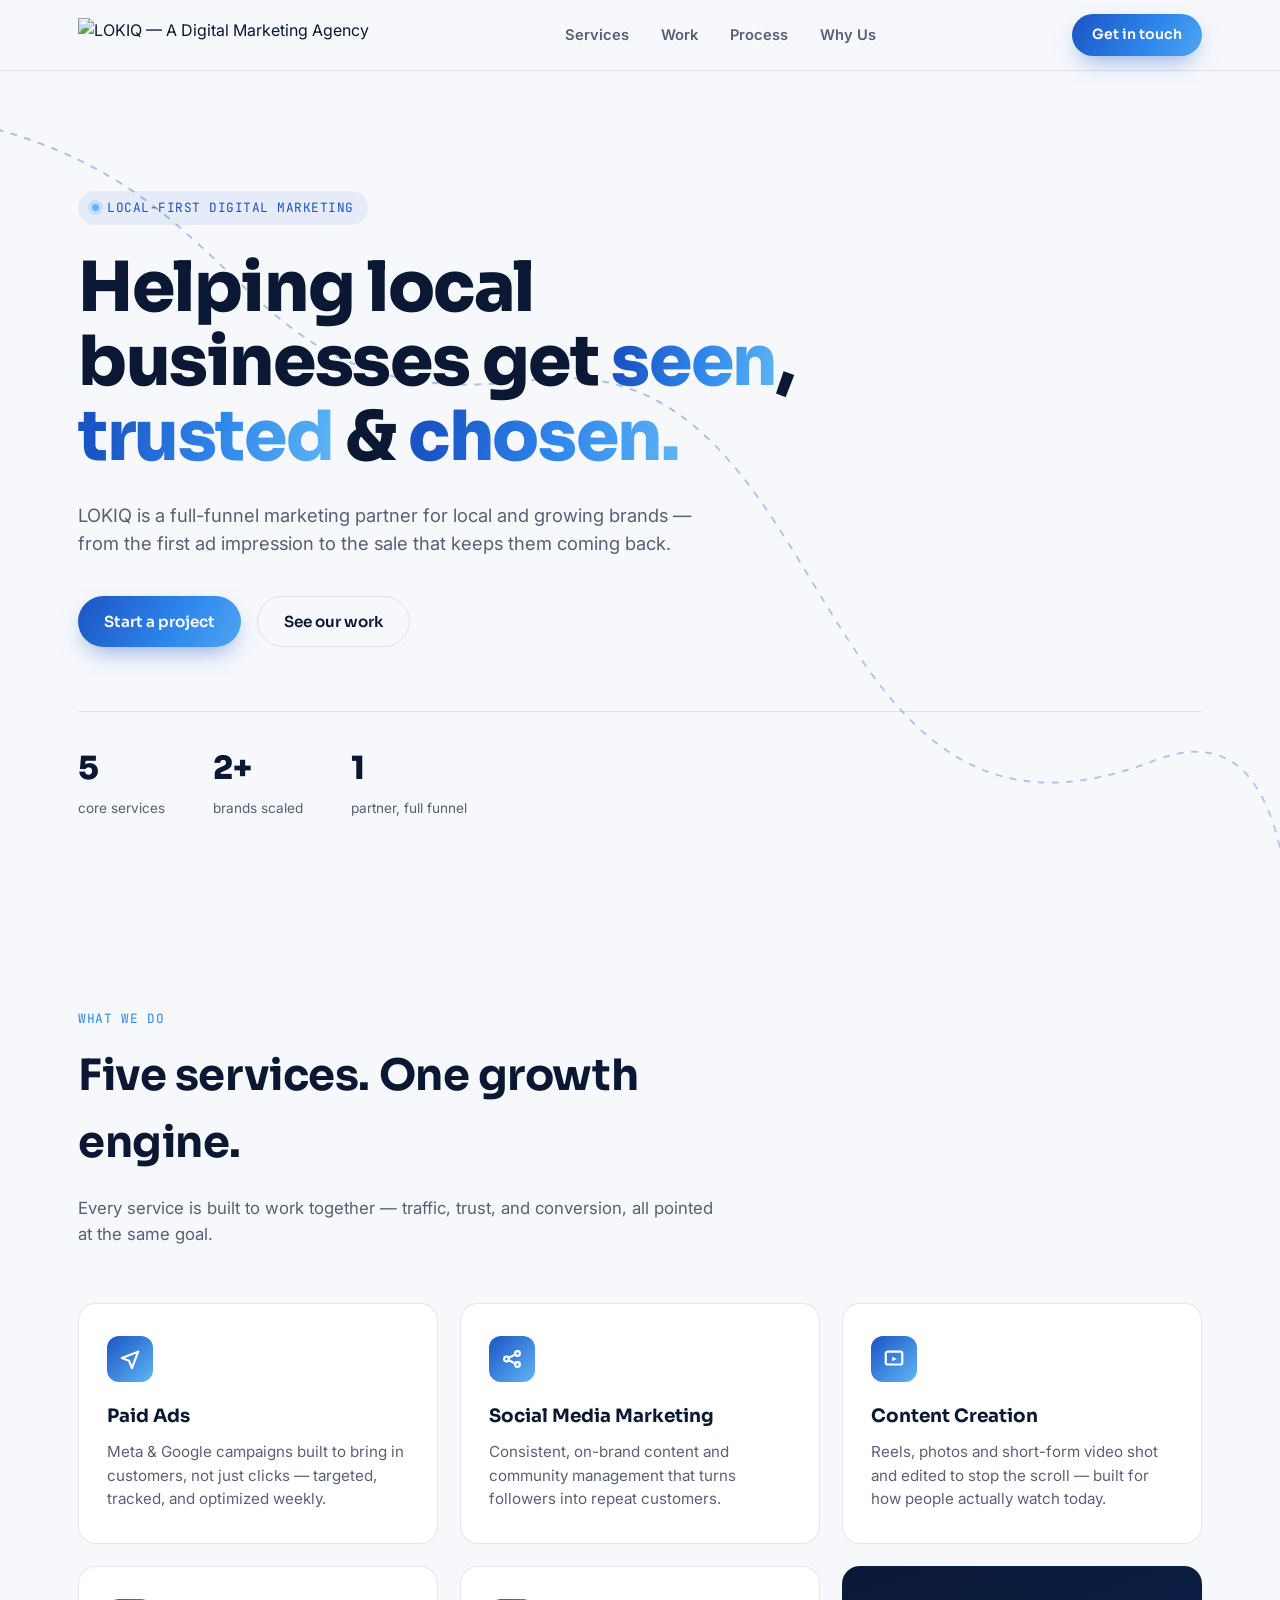
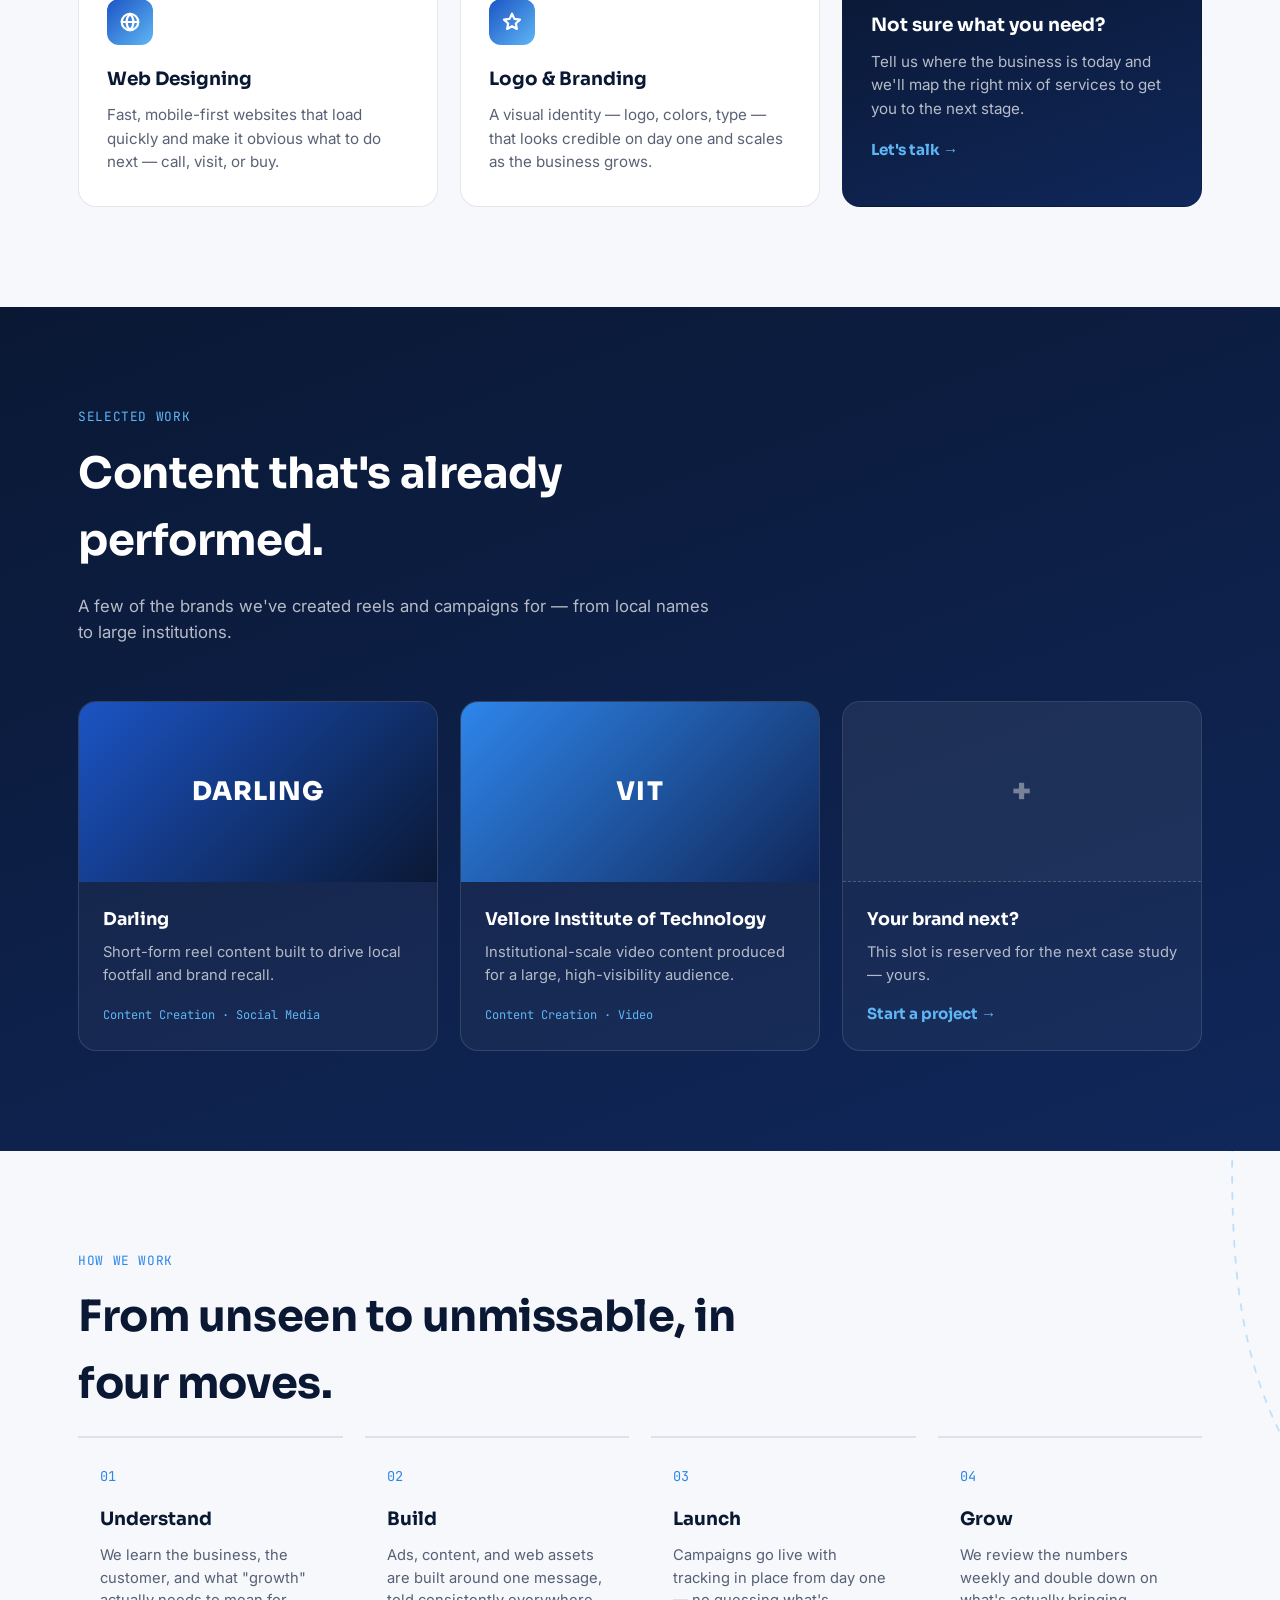
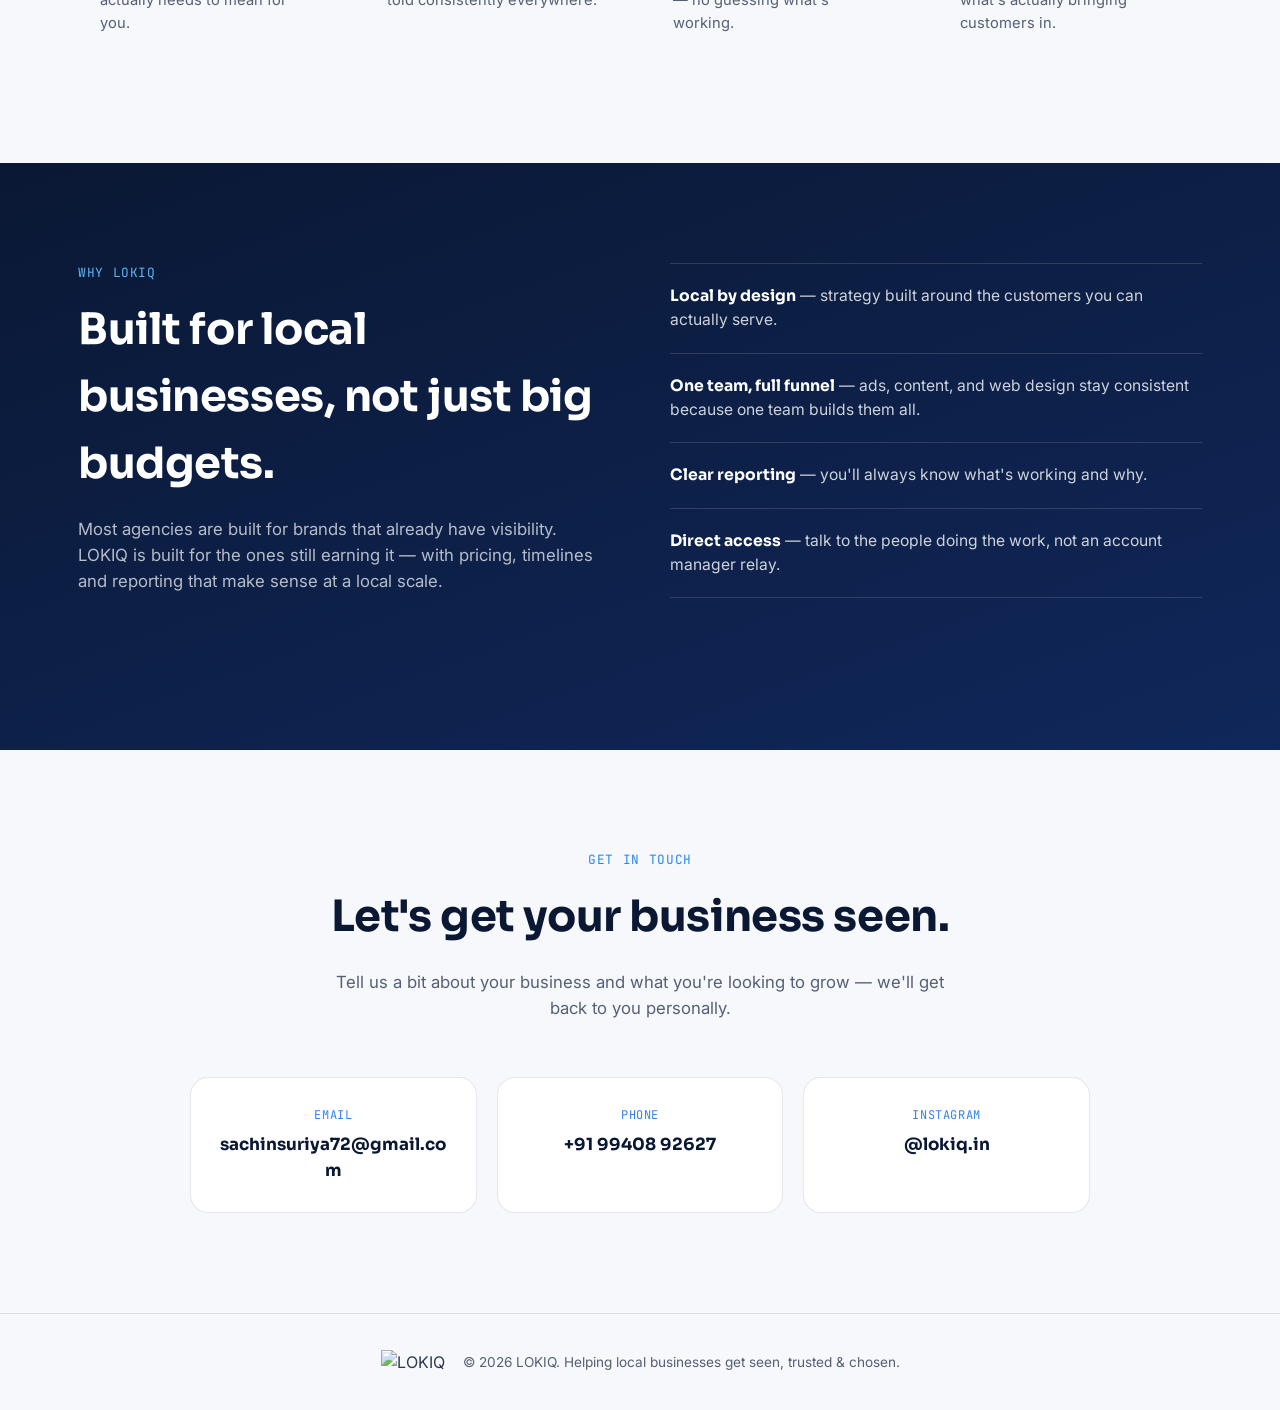
==== index.html @ 9eb9f10a "Rename index .html to index.html" ====
<!DOCTYPE html>
<html lang="en">
<head>
<meta charset="UTF-8">
<meta name="viewport" content="width=device-width, initial-scale=1.0">
<title>LOKIQ — Digital Marketing Agency</title>
<meta name="description" content="LOKIQ is a digital marketing agency helping local businesses get seen, trusted and chosen through paid ads, social media, content, web design and branding.">
<link rel="icon" type="image/jpeg" href="images/logo.jpg">
<link rel="preconnect" href="https://fonts.googleapis.com">
<link rel="preconnect" href="https://fonts.gstatic.com" crossorigin>
<link href="https://fonts.googleapis.com/css2?family=Sora:wght@400;500;600;700;800&family=Inter:wght@400;500;600&family=JetBrains+Mono:wght@500&display=swap" rel="stylesheet">
<link rel="stylesheet" href="style.css">
</head>
<body>

<div class="growth-line" aria-hidden="true">
  <svg viewBox="0 0 1440 3200" preserveAspectRatio="none">
    <defs>
      <linearGradient id="lineGrad" x1="0%" y1="0%" x2="0%" y2="100%">
        <stop offset="0%" stop-color="#1B54C4"/>
        <stop offset="50%" stop-color="#2E86EB"/>
        <stop offset="100%" stop-color="#5FB6F5"/>
      </linearGradient>
    </defs>
    <path id="growthPath" d="M -50,120 C 300,180 250,420 600,380 C 950,340 900,900 1300,760 C 1600,660 1350,1500 1500,1700 C 1650,1900 1200,2100 1350,2400 C 1450,2600 1300,2900 1490,3100" />
  </svg>
</div>

<header class="site-header">
  <div class="wrap header-inner">
    <a href="#top" class="brand">
      <img src="images/logo.jpg" alt="LOKIQ — A Digital Marketing Agency" class="brand-logo">
    </a>
    <nav class="nav-links">
      <a href="#services">Services</a>
      <a href="#work">Work</a>
      <a href="#process">Process</a>
      <a href="#why">Why Us</a>
    </nav>
    <a href="#contact" class="btn btn-primary btn-small">Get in touch</a>
  </div>
</header>

<main id="top">

  <!-- HERO -->
  <section class="hero">
    <div class="wrap hero-inner">
      <p class="eyebrow"><span class="dot"></span>Local-first digital marketing</p>
      <h1>Helping local businesses get <span class="grad-text">seen</span>, <span class="grad-text">trusted</span> &amp; <span class="grad-text">chosen.</span></h1>
      <p class="hero-sub">LOKIQ is a full-funnel marketing partner for local and growing brands — from the first ad impression to the sale that keeps them coming back.</p>
      <div class="hero-cta">
        <a href="#contact" class="btn btn-primary">Start a project</a>
        <a href="#work" class="btn btn-ghost">See our work</a>
      </div>
      <div class="hero-stats">
        <div class="stat">
          <span class="stat-num">5</span>
          <span class="stat-label">core services</span>
        </div>
        <div class="stat">
          <span class="stat-num">2+</span>
          <span class="stat-label">brands scaled</span>
        </div>
        <div class="stat">
          <span class="stat-num">1</span>
          <span class="stat-label">partner, full funnel</span>
        </div>
      </div>
    </div>
  </section>

  <!-- SERVICES -->
  <section id="services" class="section">
    <div class="wrap">
      <p class="section-eyebrow">What we do</p>
      <h2 class="section-title">Five services. One growth engine.</h2>
      <p class="section-sub">Every service is built to work together — traffic, trust, and conversion, all pointed at the same goal.</p>

      <div class="service-grid">
        <div class="service-card">
          <div class="service-icon" data-icon="ads"></div>
          <h3>Paid Ads</h3>
          <p>Meta &amp; Google campaigns built to bring in customers, not just clicks — targeted, tracked, and optimized weekly.</p>
        </div>
        <div class="service-card">
          <div class="service-icon" data-icon="social"></div>
          <h3>Social Media Marketing</h3>
          <p>Consistent, on-brand content and community management that turns followers into repeat customers.</p>
        </div>
        <div class="service-card">
          <div class="service-icon" data-icon="content"></div>
          <h3>Content Creation</h3>
          <p>Reels, photos and short-form video shot and edited to stop the scroll — built for how people actually watch today.</p>
        </div>
        <div class="service-card">
          <div class="service-icon" data-icon="web"></div>
          <h3>Web Designing</h3>
          <p>Fast, mobile-first websites that load quickly and make it obvious what to do next — call, visit, or buy.</p>
        </div>
        <div class="service-card">
          <div class="service-icon" data-icon="logo"></div>
          <h3>Logo &amp; Branding</h3>
          <p>A visual identity — logo, colors, type — that looks credible on day one and scales as the business grows.</p>
        </div>
        <div class="service-card service-card-cta">
          <h3>Not sure what you need?</h3>
          <p>Tell us where the business is today and we'll map the right mix of services to get you to the next stage.</p>
          <a href="#contact" class="link-arrow">Let's talk →</a>
        </div>
      </div>
    </div>
  </section>

  <!-- WORK -->
  <section id="work" class="section section-dark">
    <div class="wrap">
      <p class="section-eyebrow">Selected work</p>
      <h2 class="section-title">Content that's already performed.</h2>
      <p class="section-sub">A few of the brands we've created reels and campaigns for — from local names to large institutions.</p>

      <div class="work-grid">
        <article class="work-card">
          <div class="work-thumb" data-brand="darling"><span>DARLING</span></div>
          <div class="work-body">
            <h3>Darling</h3>
            <p>Short-form reel content built to drive local footfall and brand recall.</p>
            <span class="work-tag">Content Creation · Social Media</span>
          </div>
        </article>
        <article class="work-card">
          <div class="work-thumb" data-brand="vit"><span>VIT</span></div>
          <div class="work-body">
            <h3>Vellore Institute of Technology</h3>
            <p>Institutional-scale video content produced for a large, high-visibility audience.</p>
            <span class="work-tag">Content Creation · Video</span>
          </div>
        </article>
        <article class="work-card work-card-placeholder">
          <div class="work-thumb work-thumb-empty"><span>+</span></div>
          <div class="work-body">
            <h3>Your brand next?</h3>
            <p>This slot is reserved for the next case study — yours.</p>
            <a href="#contact" class="link-arrow">Start a project →</a>
          </div>
        </article>
      </div>
    </div>
  </section>

  <!-- PROCESS -->
  <section id="process" class="section">
    <div class="wrap">
      <p class="section-eyebrow">How we work</p>
      <h2 class="section-title">From unseen to unmissable, in four moves.</h2>

      <div class="process-grid">
        <div class="process-step">
          <span class="process-num">01</span>
          <h3>Understand</h3>
          <p>We learn the business, the customer, and what "growth" actually needs to mean for you.</p>
        </div>
        <div class="process-step">
          <span class="process-num">02</span>
          <h3>Build</h3>
          <p>Ads, content, and web assets are built around one message, told consistently everywhere.</p>
        </div>
        <div class="process-step">
          <span class="process-num">03</span>
          <h3>Launch</h3>
          <p>Campaigns go live with tracking in place from day one — no guessing what's working.</p>
        </div>
        <div class="process-step">
          <span class="process-num">04</span>
          <h3>Grow</h3>
          <p>We review the numbers weekly and double down on what's actually bringing customers in.</p>
        </div>
      </div>
    </div>
  </section>

  <!-- WHY -->
  <section id="why" class="section section-dark">
    <div class="wrap why-inner">
      <div class="why-copy">
        <p class="section-eyebrow">Why LOKIQ</p>
        <h2 class="section-title">Built for local businesses, not just big budgets.</h2>
        <p class="section-sub">Most agencies are built for brands that already have visibility. LOKIQ is built for the ones still earning it — with pricing, timelines and reporting that make sense at a local scale.</p>
      </div>
      <ul class="why-list">
        <li><strong>Local by design</strong> — strategy built around the customers you can actually serve.</li>
        <li><strong>One team, full funnel</strong> — ads, content, and web design stay consistent because one team builds them all.</li>
        <li><strong>Clear reporting</strong> — you'll always know what's working and why.</li>
        <li><strong>Direct access</strong> — talk to the people doing the work, not an account manager relay.</li>
      </ul>
    </div>
  </section>

  <!-- CONTACT -->
  <section id="contact" class="section contact-section">
    <div class="wrap contact-inner">
      <p class="section-eyebrow">Get in touch</p>
      <h2 class="section-title">Let's get your business seen.</h2>
      <p class="section-sub">Tell us a bit about your business and what you're looking to grow — we'll get back to you personally.</p>

      <div class="contact-grid">
        <a class="contact-card" href="mailto:sachinsuriya72@gmail.com">
          <span class="contact-label">Email</span>
          <span class="contact-value">sachinsuriya72@gmail.com</span>
        </a>
        <a class="contact-card" href="tel:+919940892627">
          <span class="contact-label">Phone</span>
          <span class="contact-value">+91 99408 92627</span>
        </a>
        <a class="contact-card" href="https://www.instagram.com/lokiq.in/" target="_blank" rel="noopener">
          <span class="contact-label">Instagram</span>
          <span class="contact-value">@lokiq.in</span>
        </a>
      </div>
    </div>
  </section>

</main>

<footer class="site-footer">
  <div class="wrap footer-inner">
    <img src="images/logo.jpg" alt="LOKIQ" class="footer-logo">
    <p>© <span id="year"></span> LOKIQ. Helping local businesses get seen, trusted &amp; chosen.</p>
  </div>
</footer>

<script src="script.js"></script>
</body>
</html>
---- style.css ----
/* ============ TOKENS ============ */
:root{
  --ink: #0A1834;        /* deep navy — from logo wordmark */
  --ink-2: #10275A;       /* secondary navy */
  --blue: #1B54C4;        /* brand blue */
  --blue-bright: #2E86EB; /* bright blue — mid gradient */
  --sky: #5FB6F5;         /* light accent — from logo pin/arrow */
  --bg: #F6F8FC;          /* off-white page bg */
  --white: #FFFFFF;
  --line: rgba(10,24,52,0.10);
  --text-soft: rgba(10,24,52,0.68);

  --font-display: 'Sora', sans-serif;
  --font-body: 'Inter', sans-serif;
  --font-mono: 'JetBrains Mono', monospace;

  --radius: 18px;
  --wrap: 1180px;
}

*{box-sizing:border-box; margin:0; padding:0;}
html{scroll-behavior:smooth;}
body{
  font-family: var(--font-body);
  background: var(--bg);
  color: var(--ink);
  line-height: 1.55;
  overflow-x: hidden;
  position: relative;
}
img{display:block; max-width:100%;}
a{color:inherit; text-decoration:none;}
ul{list-style:none;}
.wrap{ max-width: var(--wrap); margin: 0 auto; padding: 0 28px; }

@media (prefers-reduced-motion: reduce){
  *{ animation-duration: 0.001ms !important; transition-duration: 0.001ms !important; }
}

/* ============ SIGNATURE GROWTH LINE ============ */
.growth-line{
  position:absolute; top:0; left:0; width:100%; height:3200px;
  pointer-events:none; z-index:0;
}
.growth-line svg{ width:100%; height:100%; }
#growthPath{
  fill:none;
  stroke:url(#lineGrad);
  stroke-width:2;
  opacity:0.35;
  stroke-dasharray: 6 10;
  stroke-linecap: round;
}

/* ============ HEADER ============ */
.site-header{
  position: sticky; top:0; z-index: 50;
  background: rgba(246,248,252,0.85);
  backdrop-filter: blur(10px);
  border-bottom: 1px solid var(--line);
}
.header-inner{
  display:flex; align-items:center; justify-content:space-between;
  padding: 14px 28px;
}
.brand-logo{ height: 34px; width:auto; }
.nav-links{ display:flex; gap: 32px; }
.nav-links a{
  font-size: 0.92rem; font-weight: 600; color: var(--text-soft);
  transition: color .2s ease;
}
.nav-links a:hover{ color: var(--blue); }

.btn{
  display:inline-flex; align-items:center; justify-content:center;
  padding: 13px 26px; border-radius: 999px;
  font-family: var(--font-display); font-weight:600; font-size: 0.95rem;
  transition: transform .18s ease, box-shadow .18s ease, opacity .18s ease;
}
.btn-primary{
  background: linear-gradient(120deg, var(--blue) 0%, var(--blue-bright) 60%, var(--sky) 120%);
  color: var(--white);
  box-shadow: 0 10px 24px -8px rgba(27,84,196,0.55);
}
.btn-primary:hover{ transform: translateY(-2px); box-shadow: 0 14px 30px -8px rgba(27,84,196,0.65); }
.btn-ghost{
  background: transparent; color: var(--ink);
  border: 1.5px solid var(--line);
}
.btn-ghost:hover{ border-color: var(--blue); color: var(--blue); }
.btn-small{ padding: 10px 20px; font-size: 0.88rem; }

/* ============ HERO ============ */
.hero{
  position:relative; z-index:1;
  padding: 120px 0 90px;
}
.eyebrow{
  display:inline-flex; align-items:center; gap:8px;
  font-family: var(--font-mono); font-size: 0.8rem; letter-spacing: 0.04em;
  text-transform: uppercase; color: var(--blue);
  background: rgba(27,84,196,0.08);
  padding: 7px 14px; border-radius: 999px;
  margin-bottom: 26px;
}
.dot{ width:7px; height:7px; border-radius:50%; background: var(--sky); box-shadow: 0 0 0 4px rgba(95,182,245,0.25); }

.hero h1{
  font-family: var(--font-display);
  font-weight: 800;
  font-size: clamp(2.4rem, 5.4vw, 4.4rem);
  line-height: 1.08;
  letter-spacing: -0.02em;
  max-width: 15ch;
  margin-bottom: 26px;
}
.grad-text{
  background: linear-gradient(100deg, var(--blue) 10%, var(--blue-bright) 55%, var(--sky) 100%);
  -webkit-background-clip: text; background-clip: text; color: transparent;
}
.hero-sub{
  font-size: 1.15rem; color: var(--text-soft);
  max-width: 52ch; margin-bottom: 38px;
}
.hero-cta{ display:flex; gap: 16px; flex-wrap: wrap; margin-bottom: 64px; }

.hero-stats{
  display:flex; gap: 48px; flex-wrap: wrap;
  padding-top: 32px; border-top: 1px solid var(--line);
}
.stat{ display:flex; flex-direction:column; gap: 4px; }
.stat-num{ font-family: var(--font-display); font-weight:800; font-size: 2rem; color: var(--ink); }
.stat-label{ font-size: 0.85rem; color: var(--text-soft); }

/* ============ SECTIONS (shared) ============ */
.section{ position:relative; z-index:1; padding: 100px 0; }
.section-eyebrow{
  font-family: var(--font-mono); font-size: 0.8rem; letter-spacing:0.05em;
  text-transform: uppercase; color: var(--blue-bright);
  margin-bottom: 14px;
}
.section-title{
  font-family: var(--font-display); font-weight: 700;
  font-size: clamp(1.9rem, 3.6vw, 2.7rem);
  letter-spacing: -0.01em; max-width: 20ch;
  margin-bottom: 18px;
}
.section-sub{ font-size: 1.05rem; color: var(--text-soft); max-width: 58ch; margin-bottom: 56px; }

.section-dark{
  background: linear-gradient(160deg, var(--ink) 0%, var(--ink-2) 100%);
  color: var(--white);
}
.section-dark .section-sub{ color: rgba(255,255,255,0.7); }
.section-dark .section-eyebrow{ color: var(--sky); }

/* ============ SERVICES ============ */
.service-grid{
  display:grid; grid-template-columns: repeat(3, 1fr); gap: 22px;
}
.service-card{
  background: var(--white);
  border: 1px solid var(--line);
  border-radius: var(--radius);
  padding: 32px 28px;
  transition: transform .2s ease, box-shadow .2s ease, border-color .2s ease;
}
.service-card:hover{
  transform: translateY(-4px);
  box-shadow: 0 20px 40px -20px rgba(10,24,52,0.25);
  border-color: rgba(27,84,196,0.3);
}
.service-icon{
  width: 46px; height:46px; border-radius: 12px; margin-bottom: 20px;
  background: linear-gradient(135deg, var(--blue) 0%, var(--sky) 100%);
  position: relative;
}
.service-icon::after{
  content:''; position:absolute; inset:12px;
  background: var(--white);
  -webkit-mask-size: contain; mask-size: contain;
  -webkit-mask-repeat: no-repeat; mask-repeat: no-repeat;
  -webkit-mask-position: center; mask-position: center;
}
.service-icon[data-icon="ads"]::after{
  -webkit-mask-image: url("data:image/svg+xml,%3Csvg xmlns='http://www.w3.org/2000/svg' viewBox='0 0 24 24' fill='none' stroke='black' stroke-width='2.4' stroke-linecap='round' stroke-linejoin='round'%3E%3Cpath d='M3 11l18-7-7 18-3-8-8-3z'/%3E%3C/svg%3E");
  mask-image: url("data:image/svg+xml,%3Csvg xmlns='http://www.w3.org/2000/svg' viewBox='0 0 24 24' fill='none' stroke='black' stroke-width='2.4' stroke-linecap='round' stroke-linejoin='round'%3E%3Cpath d='M3 11l18-7-7 18-3-8-8-3z'/%3E%3C/svg%3E");
}
.service-icon[data-icon="social"]::after{
  -webkit-mask-image: url("data:image/svg+xml,%3Csvg xmlns='http://www.w3.org/2000/svg' viewBox='0 0 24 24' fill='none' stroke='black' stroke-width='2.4' stroke-linecap='round' stroke-linejoin='round'%3E%3Ccircle cx='6' cy='12' r='2.6'/%3E%3Ccircle cx='18' cy='6' r='2.6'/%3E%3Ccircle cx='18' cy='18' r='2.6'/%3E%3Cpath d='M8.3 10.7l7.4-3.6M8.3 13.3l7.4 3.6'/%3E%3C/svg%3E");
  mask-image: url("data:image/svg+xml,%3Csvg xmlns='http://www.w3.org/2000/svg' viewBox='0 0 24 24' fill='none' stroke='black' stroke-width='2.4' stroke-linecap='round' stroke-linejoin='round'%3E%3Ccircle cx='6' cy='12' r='2.6'/%3E%3Ccircle cx='18' cy='6' r='2.6'/%3E%3Ccircle cx='18' cy='18' r='2.6'/%3E%3Cpath d='M8.3 10.7l7.4-3.6M8.3 13.3l7.4 3.6'/%3E%3C/svg%3E");
}
.service-icon[data-icon="content"]::after{
  -webkit-mask-image: url("data:image/svg+xml,%3Csvg xmlns='http://www.w3.org/2000/svg' viewBox='0 0 24 24' fill='none' stroke='black' stroke-width='2.4' stroke-linecap='round' stroke-linejoin='round'%3E%3Crect x='3' y='4' width='18' height='14' rx='2'/%3E%3Cpath d='M10 9.5l5 2.5-5 2.5v-5z' fill='black' stroke='none'/%3E%3C/svg%3E");
  mask-image: url("data:image/svg+xml,%3Csvg xmlns='http://www.w3.org/2000/svg' viewBox='0 0 24 24' fill='none' stroke='black' stroke-width='2.4' stroke-linecap='round' stroke-linejoin='round'%3E%3Crect x='3' y='4' width='18' height='14' rx='2'/%3E%3Cpath d='M10 9.5l5 2.5-5 2.5v-5z' fill='black' stroke='none'/%3E%3C/svg%3E");
}
.service-icon[data-icon="web"]::after{
  -webkit-mask-image: url("data:image/svg+xml,%3Csvg xmlns='http://www.w3.org/2000/svg' viewBox='0 0 24 24' fill='none' stroke='black' stroke-width='2.4' stroke-linecap='round' stroke-linejoin='round'%3E%3Ccircle cx='12' cy='12' r='9'/%3E%3Cpath d='M3 12h18M12 3c2.5 2.6 3.8 5.7 3.8 9s-1.3 6.4-3.8 9c-2.5-2.6-3.8-5.7-3.8-9S9.5 5.6 12 3z'/%3E%3C/svg%3E");
  mask-image: url("data:image/svg+xml,%3Csvg xmlns='http://www.w3.org/2000/svg' viewBox='0 0 24 24' fill='none' stroke='black' stroke-width='2.4' stroke-linecap='round' stroke-linejoin='round'%3E%3Ccircle cx='12' cy='12' r='9'/%3E%3Cpath d='M3 12h18M12 3c2.5 2.6 3.8 5.7 3.8 9s-1.3 6.4-3.8 9c-2.5-2.6-3.8-5.7-3.8-9S9.5 5.6 12 3z'/%3E%3C/svg%3E");
}
.service-icon[data-icon="logo"]::after{
  -webkit-mask-image: url("data:image/svg+xml,%3Csvg xmlns='http://www.w3.org/2000/svg' viewBox='0 0 24 24' fill='none' stroke='black' stroke-width='2.4' stroke-linecap='round' stroke-linejoin='round'%3E%3Cpath d='M12 3l2.6 5.6 6.1.8-4.5 4.2 1.1 6-5.3-3-5.3 3 1.1-6-4.5-4.2 6.1-.8L12 3z'/%3E%3C/svg%3E");
  mask-image: url("data:image/svg+xml,%3Csvg xmlns='http://www.w3.org/2000/svg' viewBox='0 0 24 24' fill='none' stroke='black' stroke-width='2.4' stroke-linecap='round' stroke-linejoin='round'%3E%3Cpath d='M12 3l2.6 5.6 6.1.8-4.5 4.2 1.1 6-5.3-3-5.3 3 1.1-6-4.5-4.2 6.1-.8L12 3z'/%3E%3C/svg%3E");
}
.service-card h3{ font-family: var(--font-display); font-size: 1.15rem; font-weight:700; margin-bottom: 10px; }
.service-card p{ font-size: 0.95rem; color: var(--text-soft); }

.service-card-cta{
  background: linear-gradient(160deg, var(--ink) 0%, var(--ink-2) 100%);
  color: var(--white); display:flex; flex-direction:column; justify-content:center;
}
.service-card-cta p{ color: rgba(255,255,255,0.7); margin-bottom: 18px; }
.link-arrow{ font-weight:700; color: var(--sky); font-family: var(--font-display); font-size: 0.95rem; transition: gap .2s ease; }

/* ============ WORK ============ */
.work-grid{ display:grid; grid-template-columns: repeat(3, 1fr); gap: 22px; }
.work-card{
  background: rgba(255,255,255,0.04);
  border: 1px solid rgba(255,255,255,0.12);
  border-radius: var(--radius);
  overflow: hidden;
  transition: transform .2s ease, border-color .2s ease;
}
.work-card:hover{ transform: translateY(-4px); border-color: rgba(95,182,245,0.5); }
.work-thumb{
  height: 180px; display:flex; align-items:center; justify-content:center;
  font-family: var(--font-display); font-weight: 800; font-size: 1.6rem;
  letter-spacing: 0.04em; color: var(--white);
}
.work-thumb[data-brand="darling"]{ background: linear-gradient(135deg, #1B54C4, #0A1834); }
.work-thumb[data-brand="vit"]{ background: linear-gradient(135deg, #2E86EB, #10275A); }
.work-thumb-empty{
  background: rgba(255,255,255,0.03);
  border-bottom: 1px dashed rgba(255,255,255,0.2);
  color: rgba(255,255,255,0.4); font-size: 2rem;
}
.work-body{ padding: 24px; }
.work-body h3{ font-family: var(--font-display); font-size: 1.1rem; margin-bottom: 8px; }
.work-body p{ font-size: 0.92rem; color: rgba(255,255,255,0.68); margin-bottom: 14px; }
.work-tag{ font-family: var(--font-mono); font-size: 0.75rem; color: var(--sky); }

/* ============ PROCESS ============ */
.process-grid{ display:grid; grid-template-columns: repeat(4, 1fr); gap: 22px; }
.process-step{
  padding: 28px 22px;
  border-top: 2px solid var(--line);
}
.process-num{
  display:block; font-family: var(--font-mono); font-size: 0.85rem;
  color: var(--blue-bright); margin-bottom: 18px;
}
.process-step h3{ font-family: var(--font-display); font-weight:700; font-size: 1.15rem; margin-bottom: 10px; }
.process-step p{ font-size: 0.92rem; color: var(--text-soft); }

/* ============ WHY ============ */
.why-inner{
  display:grid; grid-template-columns: 1fr 1fr; gap: 60px; align-items:start;
}
.why-list li{
  padding: 20px 0; border-top: 1px solid rgba(255,255,255,0.14);
  font-size: 0.98rem; color: rgba(255,255,255,0.8);
}
.why-list li:last-child{ border-bottom: 1px solid rgba(255,255,255,0.14); }
.why-list strong{ color: var(--white); font-family: var(--font-display); }

/* ============ CONTACT ============ */
.contact-section{ text-align:center; }
.contact-inner{ display:flex; flex-direction:column; align-items:center; }
.contact-inner .section-sub{ margin-left:auto; margin-right:auto; }
.contact-grid{
  display:grid; grid-template-columns: repeat(3, 1fr); gap: 20px;
  max-width: 900px; width:100%;
}
.contact-card{
  background: var(--white); border: 1px solid var(--line); border-radius: var(--radius);
  padding: 28px 22px; display:flex; flex-direction:column; gap:8px;
  transition: transform .2s ease, box-shadow .2s ease;
}
.contact-card:hover{ transform: translateY(-4px); box-shadow: 0 20px 40px -20px rgba(10,24,52,0.25); }
.contact-label{ font-family: var(--font-mono); font-size: 0.75rem; text-transform: uppercase; letter-spacing: 0.05em; color: var(--blue-bright); }
.contact-value{ font-family: var(--font-display); font-weight: 700; font-size: 1.05rem; word-break: break-word; }

/* ============ FOOTER ============ */
.site-footer{
  position: relative; z-index:1;
  border-top: 1px solid var(--line);
  padding: 36px 0;
}
.footer-inner{ display:flex; align-items:center; gap: 18px; justify-content:center; flex-wrap:wrap; }
.footer-logo{ height: 24px; width:auto; opacity:0.85; }
.footer-inner p{ font-size: 0.85rem; color: var(--text-soft); }

/* ============ RESPONSIVE ============ */
@media (max-width: 900px){
  .service-grid, .work-grid{ grid-template-columns: repeat(2, 1fr); }
  .process-grid{ grid-template-columns: repeat(2, 1fr); }
  .why-inner{ grid-template-columns: 1fr; gap: 36px; }
  .contact-grid{ grid-template-columns: 1fr; }
  .nav-links{ display:none; }
}
@media (max-width: 560px){
  .service-grid, .work-grid, .process-grid{ grid-template-columns: 1fr; }
  .hero{ padding: 90px 0 60px; }
  .hero-stats{ gap: 28px; }
  .header-inner{ padding: 12px 20px; }
}

/* focus visibility */
a:focus-visible, button:focus-visible{
  outline: 2px solid var(--blue-bright); outline-offset: 3px; border-radius: 6px;
}
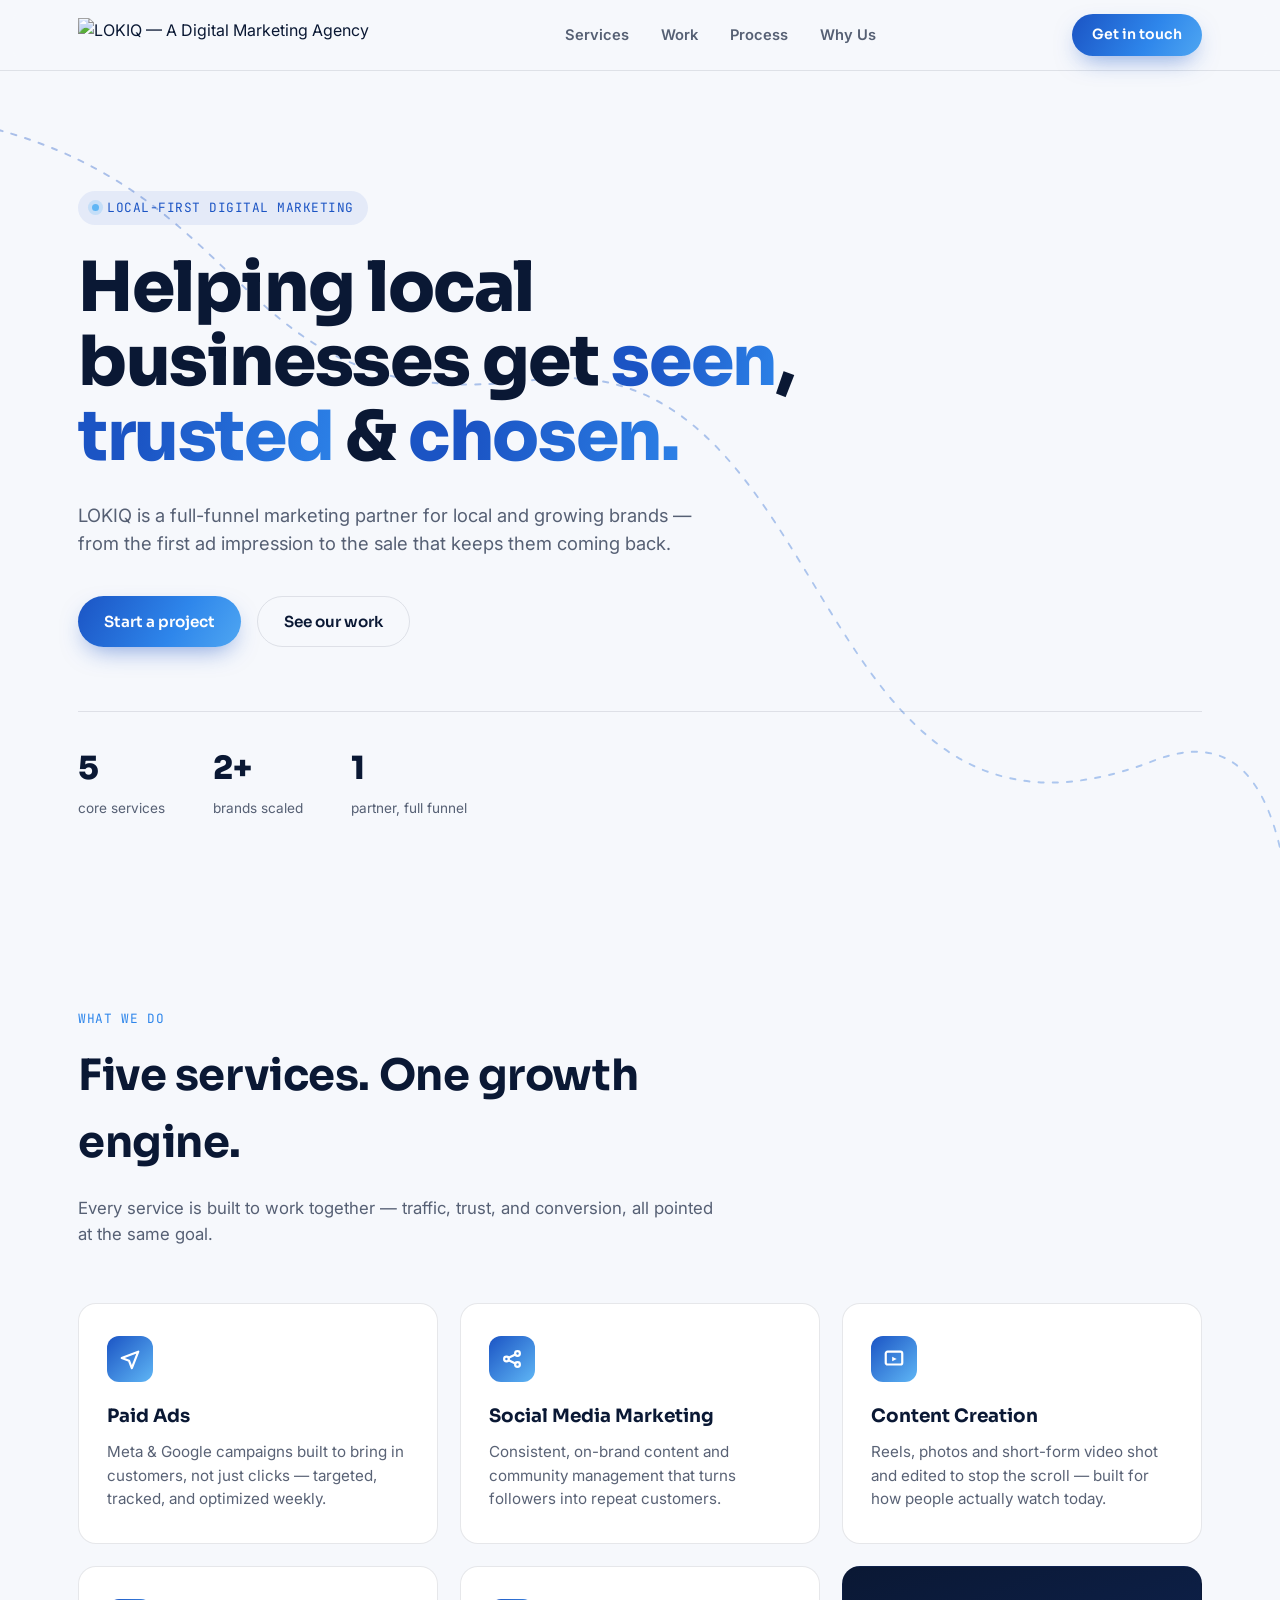
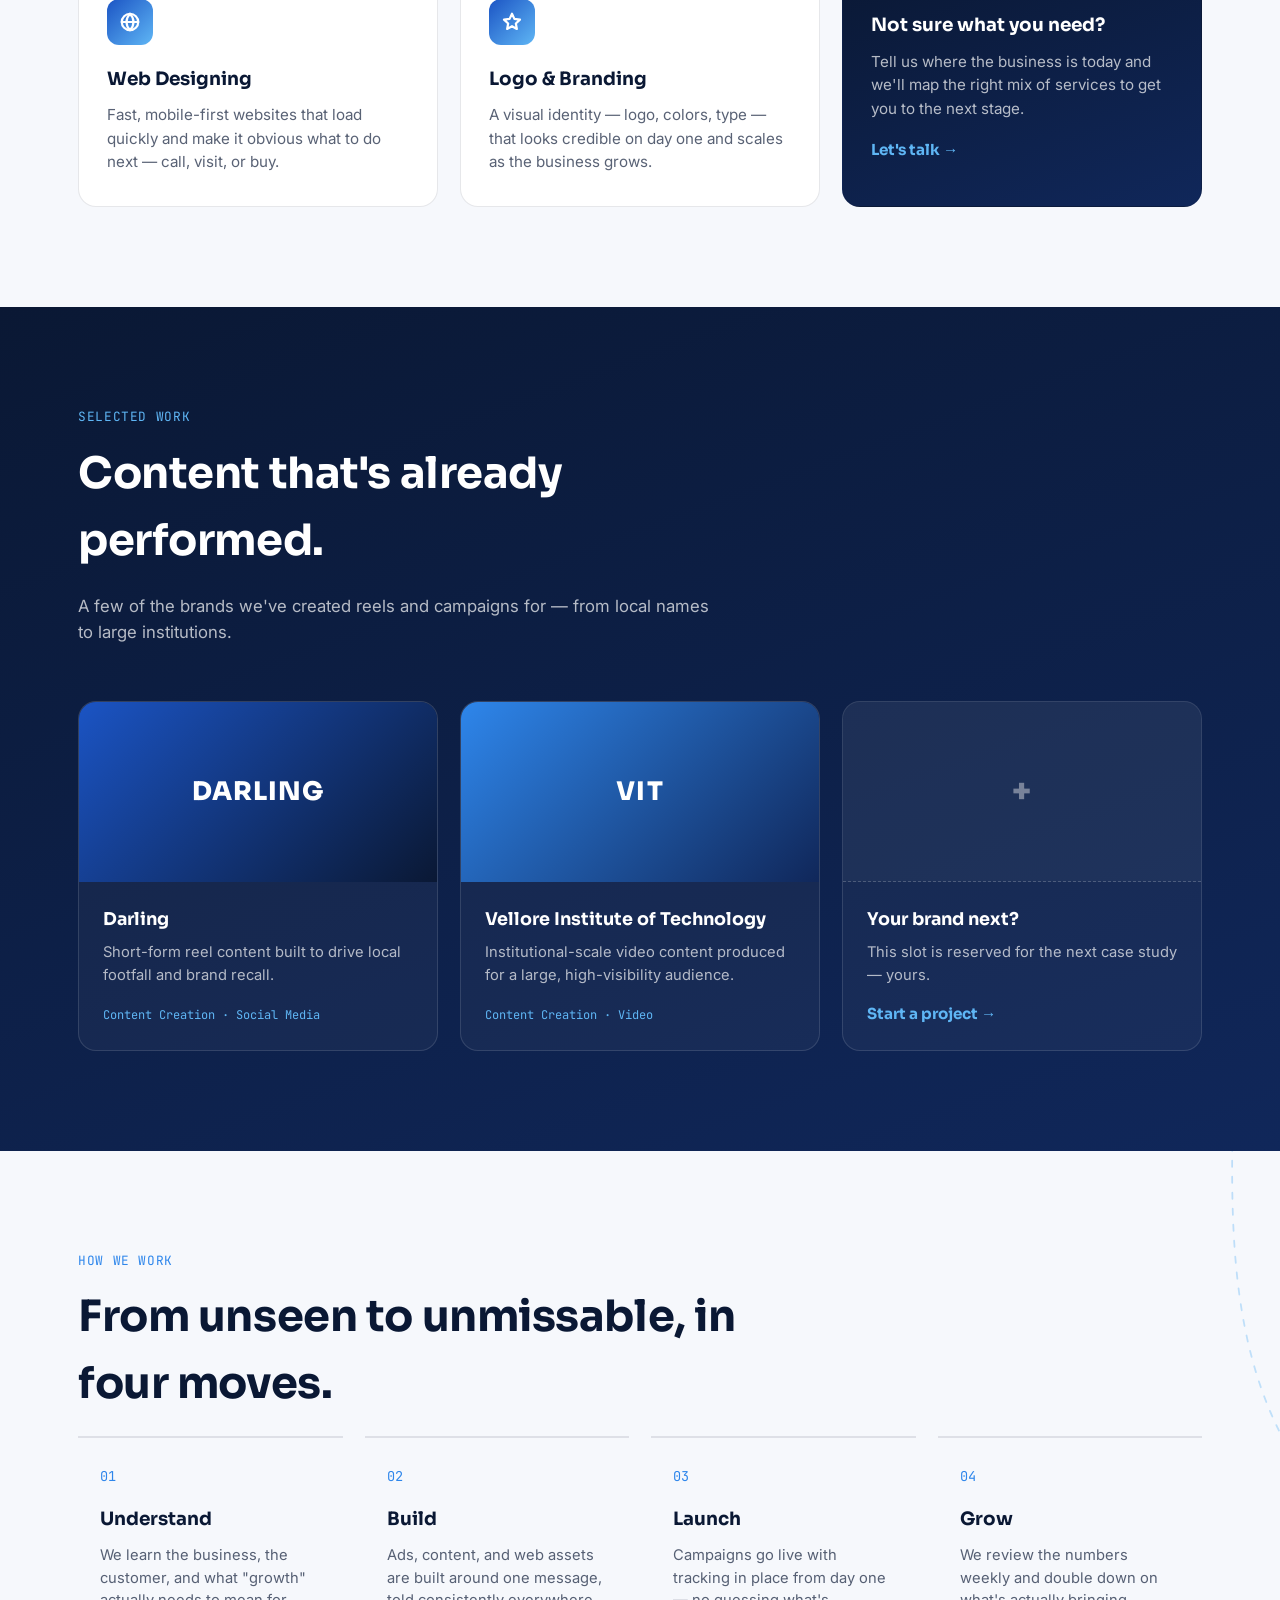
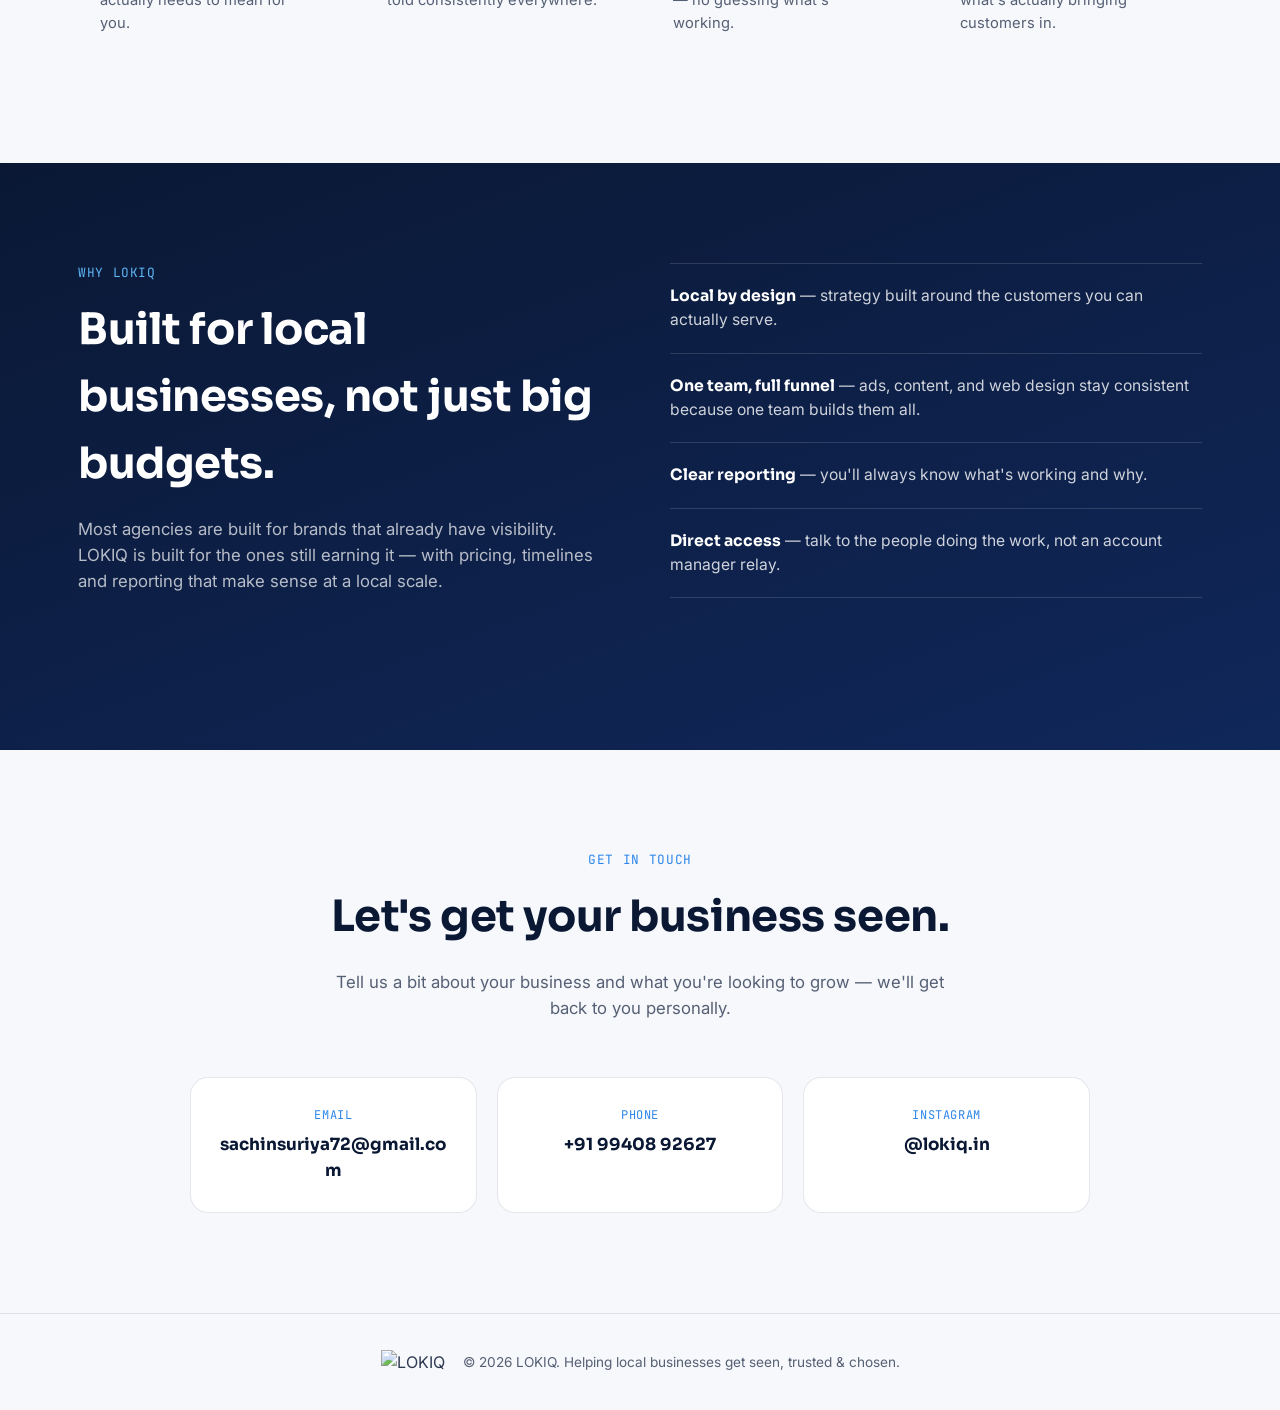
==== commit 289174f7: "Add files via upload" ====
--- a/index.html
+++ b/index.html
@@ -46,24 +46,24 @@
   <!-- HERO -->
   <section class="hero">
     <div class="wrap hero-inner">
-      <p class="eyebrow"><span class="dot"></span>Local-first digital marketing</p>
-      <h1>Helping local businesses get <span class="grad-text">seen</span>, <span class="grad-text">trusted</span> &amp; <span class="grad-text">chosen.</span></h1>
-      <p class="hero-sub">LOKIQ is a full-funnel marketing partner for local and growing brands — from the first ad impression to the sale that keeps them coming back.</p>
-      <div class="hero-cta">
+      <p class="eyebrow hero-anim d1"><span class="dot"></span>Local-first digital marketing</p>
+      <h1 class="hero-anim d2">Helping local businesses get <span class="grad-text">seen</span>, <span class="grad-text">trusted</span> &amp; <span class="grad-text">chosen.</span></h1>
+      <p class="hero-sub hero-anim d3">LOKIQ is a full-funnel marketing partner for local and growing brands — from the first ad impression to the sale that keeps them coming back.</p>
+      <div class="hero-cta hero-anim d4">
         <a href="#contact" class="btn btn-primary">Start a project</a>
         <a href="#work" class="btn btn-ghost">See our work</a>
       </div>
-      <div class="hero-stats">
+      <div class="hero-stats hero-anim d5">
         <div class="stat">
-          <span class="stat-num">5</span>
+          <span class="stat-num" data-count="5">0</span>
           <span class="stat-label">core services</span>
         </div>
         <div class="stat">
-          <span class="stat-num">2+</span>
+          <span class="stat-num" data-count="2" data-suffix="+">0</span>
           <span class="stat-label">brands scaled</span>
         </div>
         <div class="stat">
-          <span class="stat-num">1</span>
+          <span class="stat-num" data-count="1">0</span>
           <span class="stat-label">partner, full funnel</span>
         </div>
       </div>
--- a/style.css
+++ b/style.css
@@ -50,6 +50,10 @@
   opacity:0.35;
   stroke-dasharray: 6 10;
   stroke-linecap: round;
+  animation: dashFlow 40s linear infinite;
+}
+@keyframes dashFlow{
+  to{ stroke-dashoffset: -1000; }
 }
 
 /* ============ HEADER ============ */
@@ -58,18 +62,32 @@
   background: rgba(246,248,252,0.85);
   backdrop-filter: blur(10px);
   border-bottom: 1px solid var(--line);
+  transition: box-shadow .3s ease, padding .3s ease;
+}
+.site-header.scrolled{
+  box-shadow: 0 8px 24px -16px rgba(10,24,52,0.3);
 }
 .header-inner{
   display:flex; align-items:center; justify-content:space-between;
   padding: 14px 28px;
-}
-.brand-logo{ height: 34px; width:auto; }
+  transition: padding .3s ease;
+}
+.site-header.scrolled .header-inner{ padding: 9px 28px; }
+.brand-logo{ height: 34px; width:auto; transition: height .3s ease; }
+.site-header.scrolled .brand-logo{ height: 28px; }
 .nav-links{ display:flex; gap: 32px; }
 .nav-links a{
   font-size: 0.92rem; font-weight: 600; color: var(--text-soft);
   transition: color .2s ease;
+  position: relative;
+}
+.nav-links a::after{
+  content:''; position:absolute; left:0; bottom:-4px; width:0; height:2px;
+  background: linear-gradient(90deg, var(--blue), var(--sky));
+  transition: width .25s ease;
 }
 .nav-links a:hover{ color: var(--blue); }
+.nav-links a:hover::after{ width:100%; }
 
 .btn{
   display:inline-flex; align-items:center; justify-content:center;
@@ -103,7 +121,15 @@
   padding: 7px 14px; border-radius: 999px;
   margin-bottom: 26px;
 }
-.dot{ width:7px; height:7px; border-radius:50%; background: var(--sky); box-shadow: 0 0 0 4px rgba(95,182,245,0.25); }
+.dot{
+  width:7px; height:7px; border-radius:50%; background: var(--sky);
+  box-shadow: 0 0 0 4px rgba(95,182,245,0.25);
+  animation: pulseDot 2.2s ease-in-out infinite;
+}
+@keyframes pulseDot{
+  0%, 100%{ box-shadow: 0 0 0 4px rgba(95,182,245,0.25); }
+  50%{ box-shadow: 0 0 0 8px rgba(95,182,245,0.12); }
+}
 
 .hero h1{
   font-family: var(--font-display);
@@ -115,8 +141,15 @@
   margin-bottom: 26px;
 }
 .grad-text{
-  background: linear-gradient(100deg, var(--blue) 10%, var(--blue-bright) 55%, var(--sky) 100%);
+  background: linear-gradient(100deg, var(--blue) 10%, var(--blue-bright) 45%, var(--sky) 65%, var(--blue-bright) 85%);
+  background-size: 250% auto;
   -webkit-background-clip: text; background-clip: text; color: transparent;
+  animation: shimmer 6s ease-in-out infinite;
+}
+@keyframes shimmer{
+  0%{ background-position: 0% center; }
+  50%{ background-position: 100% center; }
+  100%{ background-position: 0% center; }
 }
 .hero-sub{
   font-size: 1.15rem; color: var(--text-soft);
@@ -131,6 +164,21 @@
 .stat{ display:flex; flex-direction:column; gap: 4px; }
 .stat-num{ font-family: var(--font-display); font-weight:800; font-size: 2rem; color: var(--ink); }
 .stat-label{ font-size: 0.85rem; color: var(--text-soft); }
+
+/* hero entrance */
+.hero-anim{
+  opacity: 0;
+  transform: translateY(22px);
+  animation: heroRise .8s cubic-bezier(.22,1,.36,1) forwards;
+}
+.hero-anim.d1{ animation-delay: .05s; }
+.hero-anim.d2{ animation-delay: .16s; }
+.hero-anim.d3{ animation-delay: .28s; }
+.hero-anim.d4{ animation-delay: .40s; }
+.hero-anim.d5{ animation-delay: .52s; }
+@keyframes heroRise{
+  to{ opacity: 1; transform: translateY(0); }
+}
 
 /* ============ SECTIONS (shared) ============ */
 .section{ position:relative; z-index:1; padding: 100px 0; }
@@ -174,6 +222,15 @@
   width: 46px; height:46px; border-radius: 12px; margin-bottom: 20px;
   background: linear-gradient(135deg, var(--blue) 0%, var(--sky) 100%);
   position: relative;
+  animation: floatIcon 4s ease-in-out infinite;
+}
+.service-card:nth-child(2) .service-icon{ animation-delay: .3s; }
+.service-card:nth-child(3) .service-icon{ animation-delay: .6s; }
+.service-card:nth-child(4) .service-icon{ animation-delay: .9s; }
+.service-card:nth-child(5) .service-icon{ animation-delay: 1.2s; }
+@keyframes floatIcon{
+  0%, 100%{ transform: translateY(0); }
+  50%{ transform: translateY(-6px); }
 }
 .service-icon::after{
   content:''; position:absolute; inset:12px;
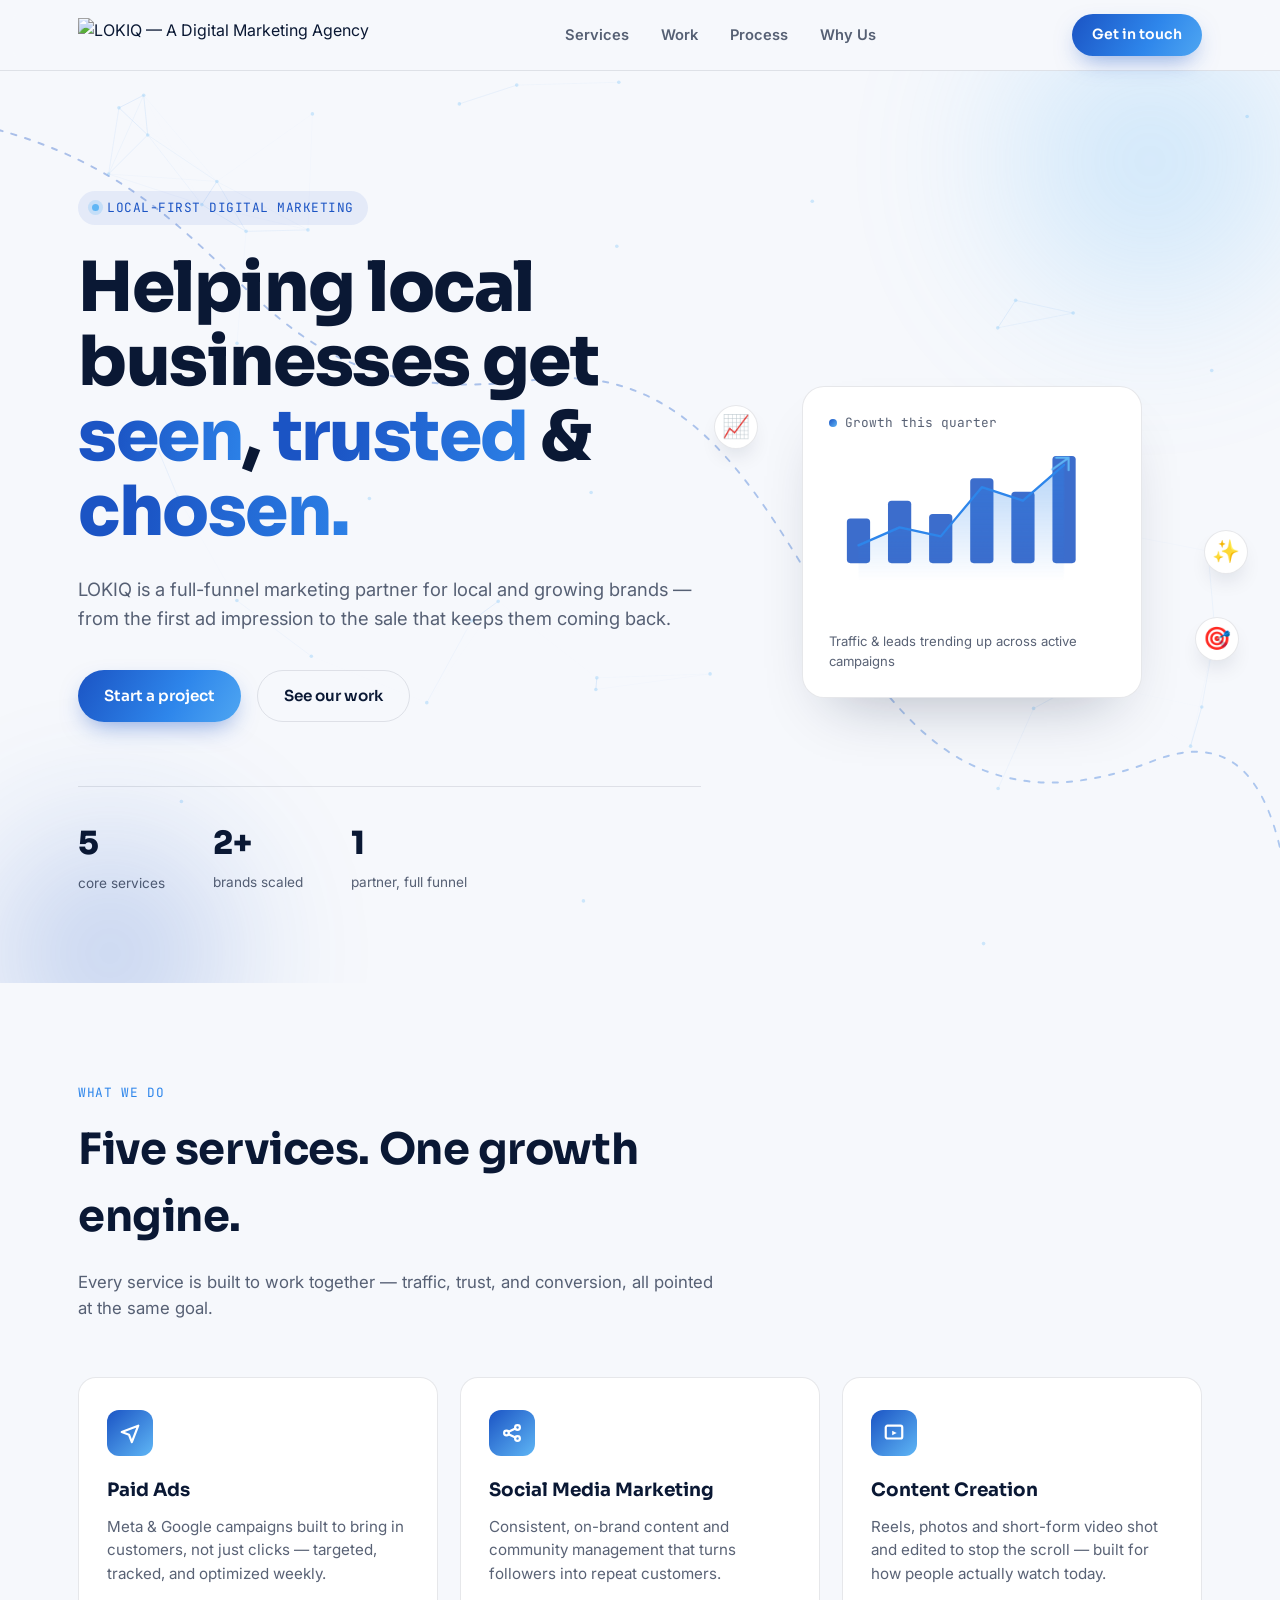
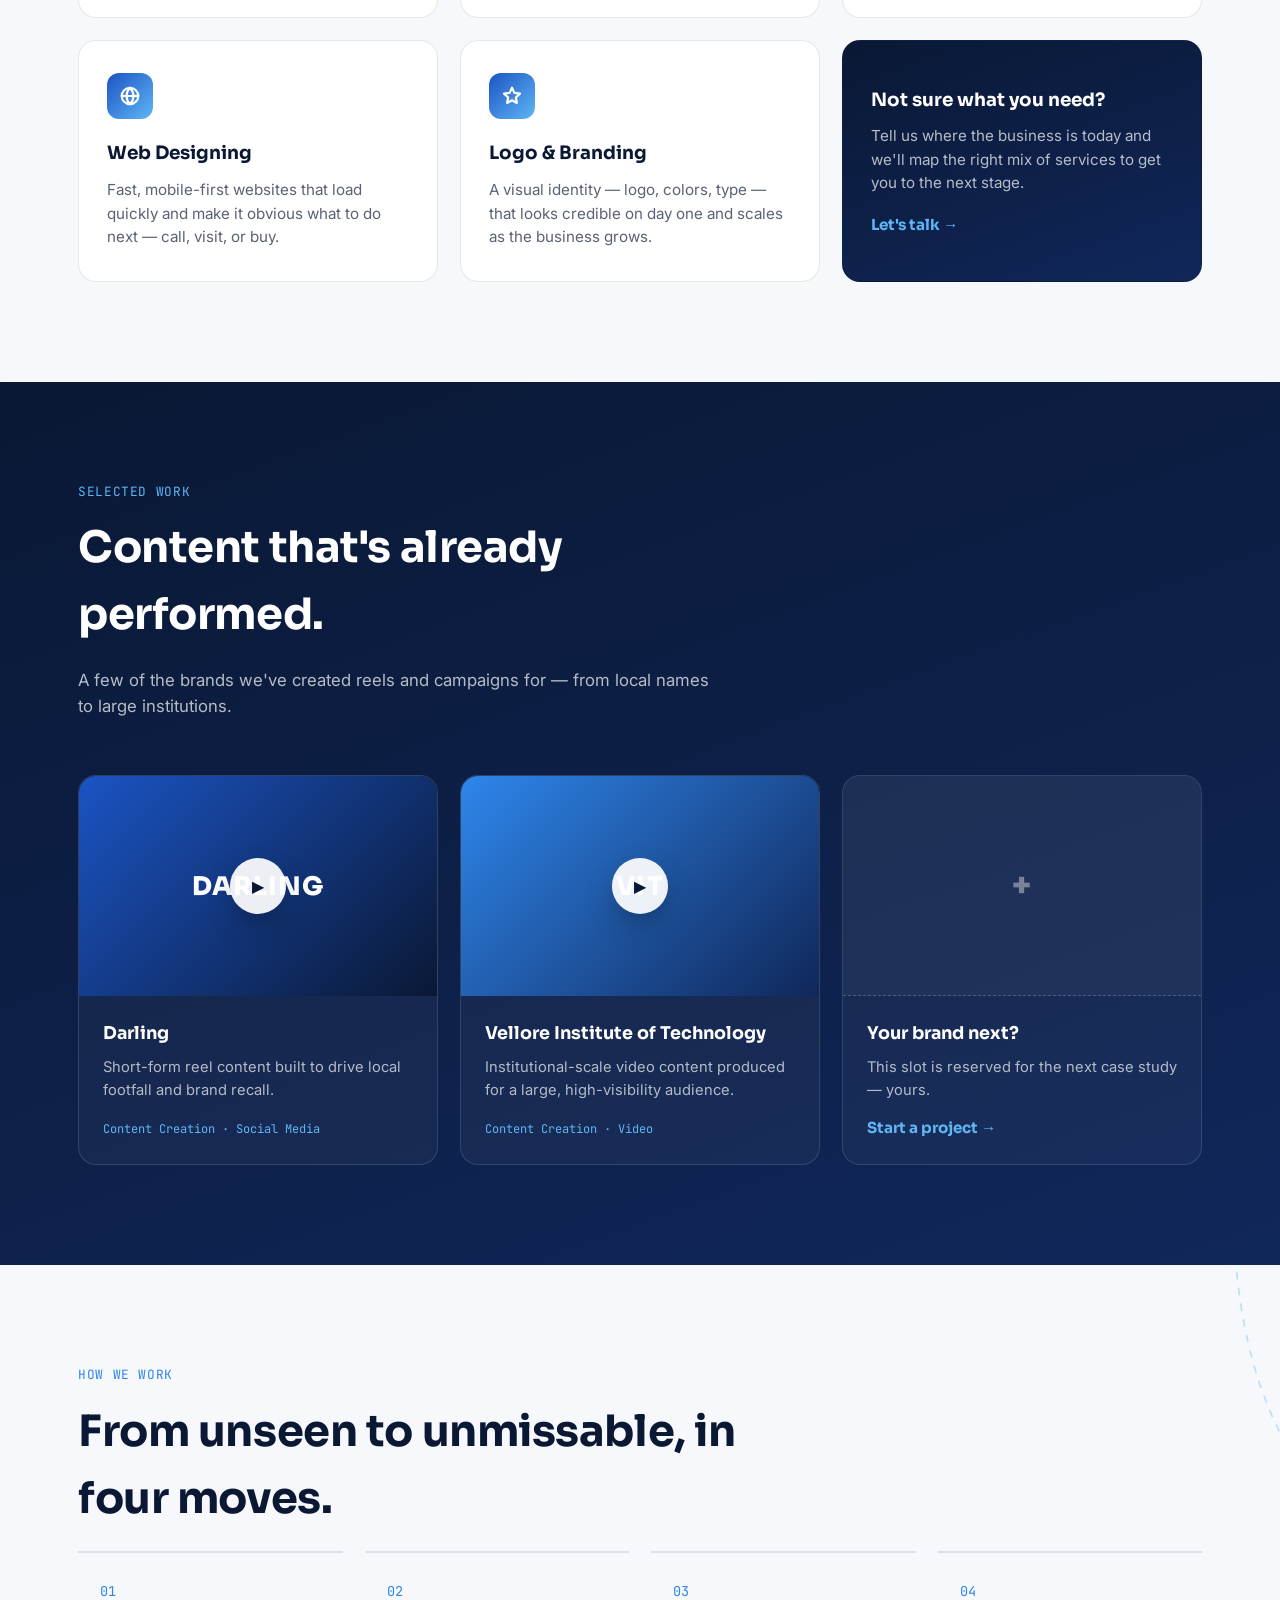
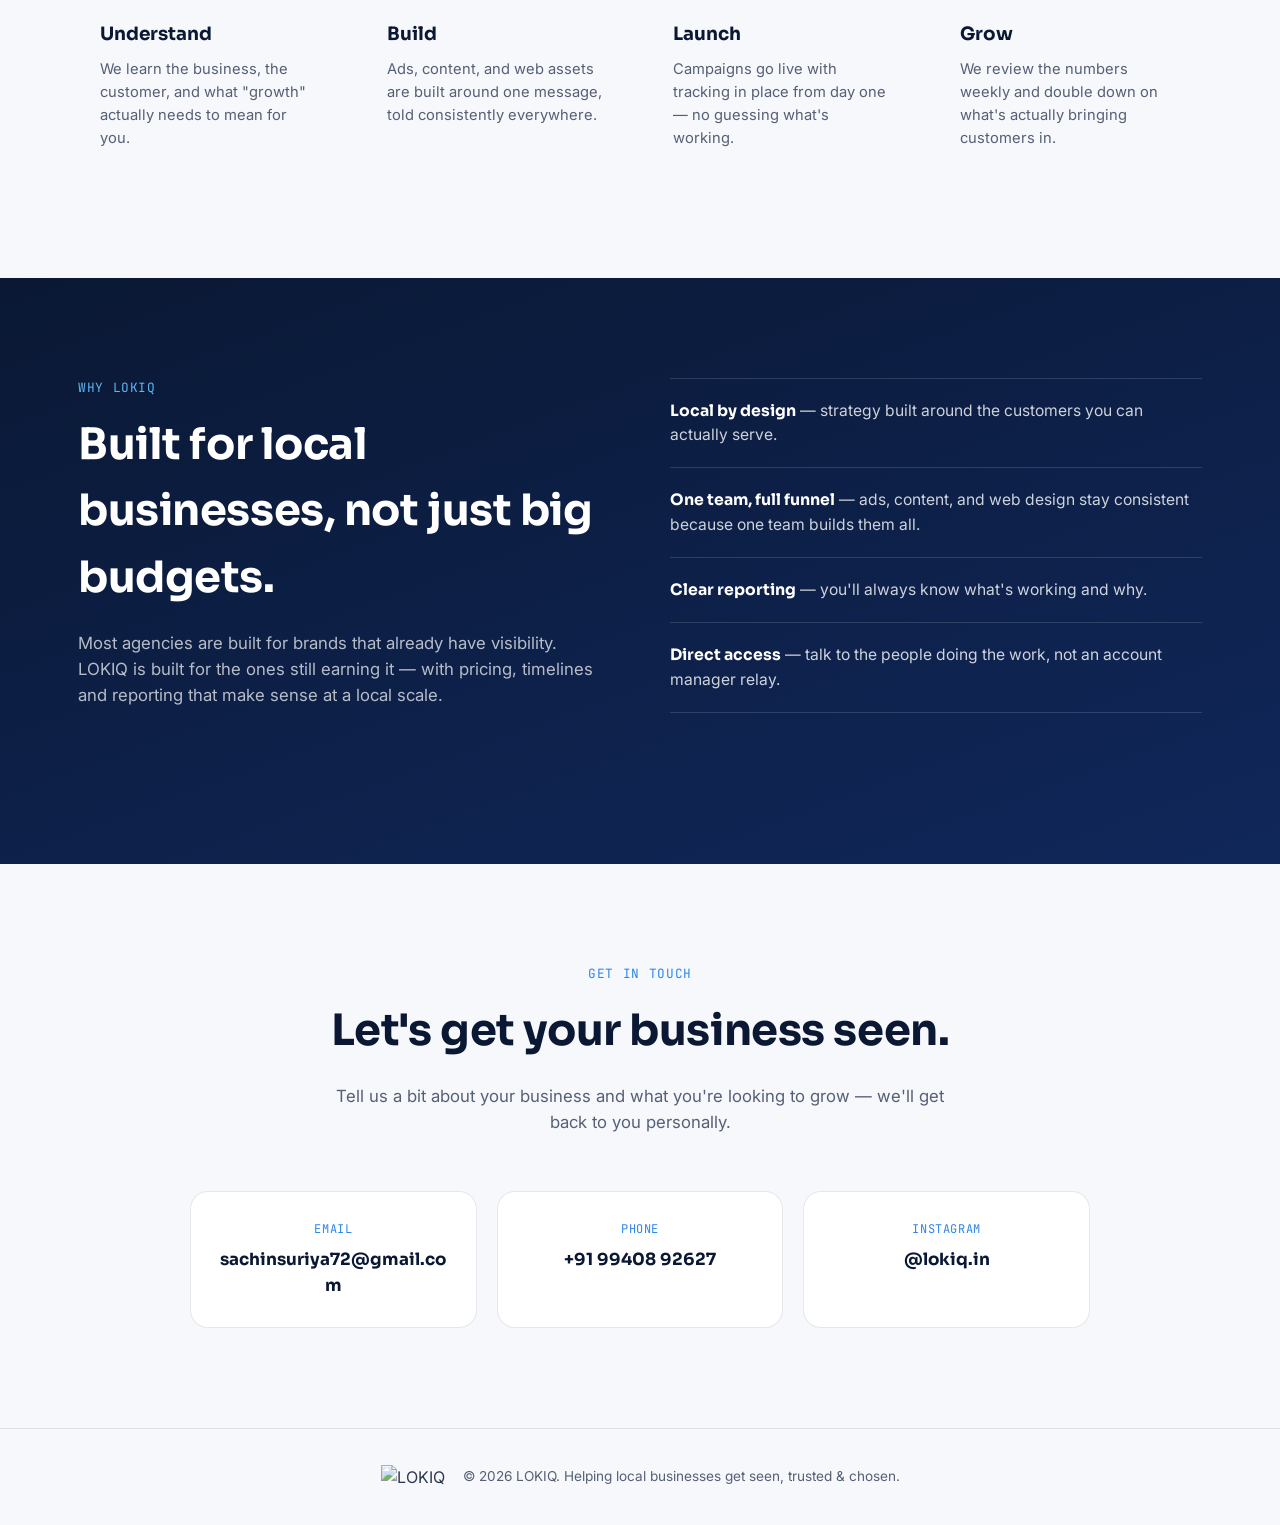
==== commit 88d0d442: "Add files via upload animation" ====
--- a/index.html
+++ b/index.html
@@ -45,27 +45,67 @@
 
   <!-- HERO -->
   <section class="hero">
-    <div class="wrap hero-inner">
-      <p class="eyebrow hero-anim d1"><span class="dot"></span>Local-first digital marketing</p>
-      <h1 class="hero-anim d2">Helping local businesses get <span class="grad-text">seen</span>, <span class="grad-text">trusted</span> &amp; <span class="grad-text">chosen.</span></h1>
-      <p class="hero-sub hero-anim d3">LOKIQ is a full-funnel marketing partner for local and growing brands — from the first ad impression to the sale that keeps them coming back.</p>
-      <div class="hero-cta hero-anim d4">
-        <a href="#contact" class="btn btn-primary">Start a project</a>
-        <a href="#work" class="btn btn-ghost">See our work</a>
-      </div>
-      <div class="hero-stats hero-anim d5">
-        <div class="stat">
-          <span class="stat-num" data-count="5">0</span>
-          <span class="stat-label">core services</span>
-        </div>
-        <div class="stat">
-          <span class="stat-num" data-count="2" data-suffix="+">0</span>
-          <span class="stat-label">brands scaled</span>
-        </div>
-        <div class="stat">
-          <span class="stat-num" data-count="1">0</span>
-          <span class="stat-label">partner, full funnel</span>
-        </div>
+    <canvas id="networkCanvas" class="network-canvas" aria-hidden="true"></canvas>
+    <div class="blob blob-1" aria-hidden="true"></div>
+    <div class="blob blob-2" aria-hidden="true"></div>
+
+    <div class="wrap hero-inner hero-grid">
+      <div class="hero-copy">
+        <p class="eyebrow hero-anim d1"><span class="dot"></span>Local-first digital marketing</p>
+        <h1 class="hero-anim d2">Helping local businesses get <span class="grad-text">seen</span>, <span class="grad-text">trusted</span> &amp; <span class="grad-text">chosen.</span></h1>
+        <p class="hero-sub hero-anim d3">LOKIQ is a full-funnel marketing partner for local and growing brands — from the first ad impression to the sale that keeps them coming back.</p>
+        <div class="hero-cta hero-anim d4">
+          <a href="#contact" class="btn btn-primary">Start a project</a>
+          <a href="#work" class="btn btn-ghost">See our work</a>
+        </div>
+        <div class="hero-stats hero-anim d5">
+          <div class="stat">
+            <span class="stat-num" data-count="5">0</span>
+            <span class="stat-label">core services</span>
+          </div>
+          <div class="stat">
+            <span class="stat-num" data-count="2" data-suffix="+">0</span>
+            <span class="stat-label">brands scaled</span>
+          </div>
+          <div class="stat">
+            <span class="stat-num" data-count="1">0</span>
+            <span class="stat-label">partner, full funnel</span>
+          </div>
+        </div>
+      </div>
+
+      <div class="hero-visual hero-anim d3" aria-hidden="true">
+        <div class="chart-card">
+          <div class="chart-card-head">
+            <span class="chart-dot"></span>
+            <span>Growth this quarter</span>
+          </div>
+          <svg class="growth-chart" viewBox="0 0 320 180">
+            <defs>
+              <linearGradient id="chartFill" x1="0" y1="0" x2="0" y2="1">
+                <stop offset="0%" stop-color="#2E86EB" stop-opacity="0.35"/>
+                <stop offset="100%" stop-color="#2E86EB" stop-opacity="0"/>
+              </linearGradient>
+            </defs>
+            <g class="chart-bars">
+              <rect x="20"  y="130" width="26" height="0" data-h="50"  rx="4"/>
+              <rect x="66"  y="130" width="26" height="0" data-h="70"  rx="4"/>
+              <rect x="112" y="130" width="26" height="0" data-h="55"  rx="4"/>
+              <rect x="158" y="130" width="26" height="0" data-h="95"  rx="4"/>
+              <rect x="204" y="130" width="26" height="0" data-h="80"  rx="4"/>
+              <rect x="250" y="130" width="26" height="0" data-h="120" rx="4"/>
+            </g>
+            <path class="chart-line" d="M33,110 L79,90 L125,100 L171,45 L217,60 L263,20" />
+            <path class="chart-area" d="M33,110 L79,90 L125,100 L171,45 L217,60 L263,20 L263,150 L33,150 Z" fill="url(#chartFill)" />
+            <g class="chart-arrow">
+              <path d="M250,25 L268,12 M268,12 L268,26 M268,12 L254,12" />
+            </g>
+          </svg>
+          <p class="chart-caption">Traffic &amp; leads trending up across active campaigns</p>
+        </div>
+        <div class="orbit-icon orbit-1">📈</div>
+        <div class="orbit-icon orbit-2">🎯</div>
+        <div class="orbit-icon orbit-3">✨</div>
       </div>
     </div>
   </section>
@@ -121,7 +161,13 @@
 
       <div class="work-grid">
         <article class="work-card">
-          <div class="work-thumb" data-brand="darling"><span>DARLING</span></div>
+          <div class="work-thumb work-video-thumb" data-brand="darling">
+            <video class="work-video" muted loop playsinline preload="metadata" poster="">
+              <source src="videos/darling.mp4" type="video/mp4">
+            </video>
+            <div class="work-thumb-fallback"><span>DARLING</span></div>
+            <button class="play-btn" aria-label="Play Darling reel" type="button">▶</button>
+          </div>
           <div class="work-body">
             <h3>Darling</h3>
             <p>Short-form reel content built to drive local footfall and brand recall.</p>
@@ -129,7 +175,13 @@
           </div>
         </article>
         <article class="work-card">
-          <div class="work-thumb" data-brand="vit"><span>VIT</span></div>
+          <div class="work-thumb work-video-thumb" data-brand="vit">
+            <video class="work-video" muted loop playsinline preload="metadata" poster="">
+              <source src="videos/vit.mp4" type="video/mp4">
+            </video>
+            <div class="work-thumb-fallback"><span>VIT</span></div>
+            <button class="play-btn" aria-label="Play VIT reel" type="button">▶</button>
+          </div>
           <div class="work-body">
             <h3>Vellore Institute of Technology</h3>
             <p>Institutional-scale video content produced for a large, high-visibility audience.</p>
--- a/style.css
+++ b/style.css
@@ -108,7 +108,114 @@
 .btn-ghost:hover{ border-color: var(--blue); color: var(--blue); }
 .btn-small{ padding: 10px 20px; font-size: 0.88rem; }
 
-/* ============ HERO ============ */
+/* ============ HERO GRID + VISUAL ============ */
+.hero{ position:relative; overflow:hidden; }
+.hero-grid{ display:grid; grid-template-columns: 1.15fr 0.85fr; gap: 40px; align-items:center; }
+.hero-copy{ position:relative; z-index:2; }
+
+.network-canvas{
+  position:absolute; inset:0; width:100%; height:100%;
+  z-index:0; opacity:0.5;
+}
+.blob{
+  position:absolute; border-radius:50%; filter: blur(70px);
+  z-index:0; opacity:0.35; pointer-events:none;
+}
+.blob-1{
+  width:420px; height:420px; top:-120px; right:-80px;
+  background: radial-gradient(circle, var(--sky), transparent 70%);
+  animation: blobFloat1 14s ease-in-out infinite;
+}
+.blob-2{
+  width:340px; height:340px; bottom:-140px; left:-60px;
+  background: radial-gradient(circle, var(--blue), transparent 70%);
+  animation: blobFloat2 18s ease-in-out infinite;
+}
+@keyframes blobFloat1{
+  0%, 100%{ transform: translate(0,0) scale(1); }
+  50%{ transform: translate(-30px, 40px) scale(1.12); }
+}
+@keyframes blobFloat2{
+  0%, 100%{ transform: translate(0,0) scale(1); }
+  50%{ transform: translate(25px, -30px) scale(1.08); }
+}
+
+.hero-visual{ position:relative; z-index:2; display:flex; justify-content:center; }
+.chart-card{
+  background: var(--white);
+  border: 1px solid var(--line);
+  border-radius: 22px;
+  padding: 26px;
+  width: 100%; max-width: 340px;
+  box-shadow: 0 30px 60px -30px rgba(10,24,52,0.3);
+  animation: cardFloat 6s ease-in-out infinite;
+}
+@keyframes cardFloat{
+  0%, 100%{ transform: translateY(0) rotate(0deg); }
+  50%{ transform: translateY(-10px) rotate(-0.4deg); }
+}
+.chart-card-head{
+  display:flex; align-items:center; gap:8px;
+  font-family: var(--font-mono); font-size: 0.8rem; color: var(--text-soft);
+  margin-bottom: 14px;
+}
+.chart-dot{
+  width:8px; height:8px; border-radius:50%;
+  background: linear-gradient(135deg, var(--blue), var(--sky));
+  animation: pulseDot 2.2s ease-in-out infinite;
+}
+.growth-chart{ width:100%; height:auto; overflow:visible; }
+.chart-bars rect{
+  fill: var(--blue);
+  opacity: 0.85;
+  transition: height 1.1s cubic-bezier(.22,1,.36,1), y 1.1s cubic-bezier(.22,1,.36,1);
+}
+.chart-bars rect:nth-child(1){ transition-delay:.55s; }
+.chart-bars rect:nth-child(2){ transition-delay:.68s; }
+.chart-bars rect:nth-child(3){ transition-delay:.81s; }
+.chart-bars rect:nth-child(4){ transition-delay:.94s; }
+.chart-bars rect:nth-child(5){ transition-delay:1.07s; }
+.chart-bars rect:nth-child(6){ transition-delay:1.2s; }
+.chart-area{
+  opacity: 0;
+  animation: fadeIn .8s ease forwards;
+  animation-delay: 1.6s;
+}
+.chart-line{
+  fill:none; stroke: url(#chartFill2, var(--blue-bright)); stroke: var(--blue-bright);
+  stroke-width: 2.6; stroke-linecap: round; stroke-linejoin: round;
+  stroke-dasharray: 400; stroke-dashoffset: 400;
+  animation: drawLine 1.6s cubic-bezier(.65,0,.35,1) forwards;
+  animation-delay: .4s;
+}
+@keyframes drawLine{ to{ stroke-dashoffset: 0; } }
+@keyframes fadeIn{ to{ opacity: 1; } }
+.chart-arrow path{
+  fill:none; stroke: var(--sky); stroke-width: 2.4; stroke-linecap: round; stroke-linejoin: round;
+  opacity: 0; animation: fadeIn .5s ease forwards, arrowNudge 2s ease-in-out infinite 2.2s;
+  animation-delay: 1.9s, 2.2s;
+}
+@keyframes arrowNudge{
+  0%, 100%{ transform: translate(0,0); }
+  50%{ transform: translate(3px,-3px); }
+}
+.chart-caption{
+  margin-top: 16px; font-size: 0.82rem; color: var(--text-soft);
+}
+.orbit-icon{
+  position:absolute; font-size: 1.4rem;
+  background: var(--white); border: 1px solid var(--line);
+  border-radius: 50%; width:44px; height:44px;
+  display:flex; align-items:center; justify-content:center;
+  box-shadow: 0 12px 24px -12px rgba(10,24,52,0.3);
+}
+.orbit-1{ top: 6%; left: -6%; animation: orbitFloat 5s ease-in-out infinite; }
+.orbit-2{ bottom: 12%; right: -8%; animation: orbitFloat 6s ease-in-out infinite 1s; }
+.orbit-3{ top: 46%; right: -10%; animation: orbitFloat 4.5s ease-in-out infinite .5s; }
+@keyframes orbitFloat{
+  0%, 100%{ transform: translateY(0); }
+  50%{ transform: translateY(-12px); }
+}
 .hero{
   position:relative; z-index:1;
   padding: 120px 0 90px;
@@ -280,12 +387,34 @@
 }
 .work-card:hover{ transform: translateY(-4px); border-color: rgba(95,182,245,0.5); }
 .work-thumb{
-  height: 180px; display:flex; align-items:center; justify-content:center;
+  height: 220px; display:flex; align-items:center; justify-content:center;
   font-family: var(--font-display); font-weight: 800; font-size: 1.6rem;
   letter-spacing: 0.04em; color: var(--white);
-}
-.work-thumb[data-brand="darling"]{ background: linear-gradient(135deg, #1B54C4, #0A1834); }
-.work-thumb[data-brand="vit"]{ background: linear-gradient(135deg, #2E86EB, #10275A); }
+  position: relative; overflow: hidden;
+}
+.work-video-thumb{ background: #060d1f; cursor: pointer; }
+.work-video{
+  position:absolute; inset:0; width:100%; height:100%; object-fit: cover;
+  opacity: 0; transition: opacity .4s ease, transform .5s ease;
+  transform: scale(1.04);
+}
+.work-video.is-ready{ opacity: 1; transform: scale(1); }
+.work-thumb-fallback{
+  position:absolute; inset:0; display:flex; align-items:center; justify-content:center;
+}
+.work-video-thumb[data-brand="darling"] .work-thumb-fallback{ background: linear-gradient(135deg, #1B54C4, #0A1834); }
+.work-video-thumb[data-brand="vit"] .work-thumb-fallback{ background: linear-gradient(135deg, #2E86EB, #10275A); }
+.work-video.is-ready ~ .work-thumb-fallback{ opacity: 0; pointer-events: none; }
+.play-btn{
+  position:absolute; z-index:2; left:50%; top:50%; transform: translate(-50%,-50%);
+  width: 56px; height:56px; border-radius:50%; border: none; cursor:pointer;
+  background: rgba(255,255,255,0.92); color: var(--ink);
+  font-size: 1rem; display:flex; align-items:center; justify-content:center;
+  box-shadow: 0 12px 30px -10px rgba(0,0,0,0.5);
+  transition: transform .25s ease, opacity .25s ease;
+}
+.work-video-thumb:hover .play-btn{ transform: translate(-50%,-50%) scale(1.08); }
+.work-video-thumb.is-playing .play-btn{ opacity: 0; pointer-events:none; }
 .work-thumb-empty{
   background: rgba(255,255,255,0.03);
   border-bottom: 1px dashed rgba(255,255,255,0.2);
@@ -354,6 +483,9 @@
   .why-inner{ grid-template-columns: 1fr; gap: 36px; }
   .contact-grid{ grid-template-columns: 1fr; }
   .nav-links{ display:none; }
+  .hero-grid{ grid-template-columns: 1fr; }
+  .hero-visual{ margin-top: 30px; order: -1; }
+  .orbit-icon{ display:none; }
 }
 @media (max-width: 560px){
   .service-grid, .work-grid, .process-grid{ grid-template-columns: 1fr; }
